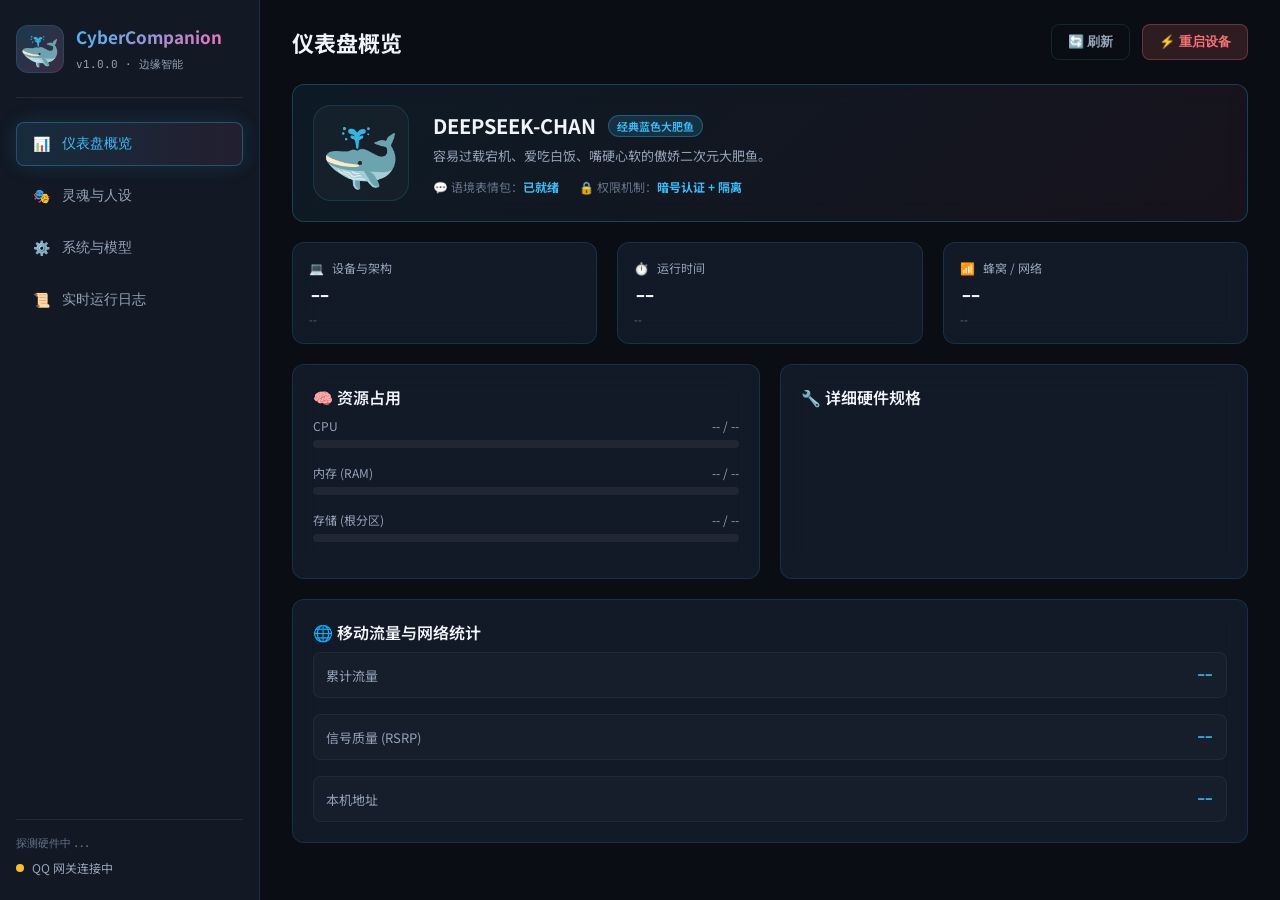
==== internal/web/static/index.html @ c469deef "feat(hal): 全平台真实硬件信息采集，替换所有写死的占位数据 在此之前，各驱动的 GetInfo() 返回的大部分"硬件信息"其实是写死的常量： Windows 无论实际内存多大都返回 409" ====
<!DOCTYPE html>
<html lang="zh-CN">
<head>
  <meta charset="UTF-8">
  <meta name="viewport" content="width=device-width, initial-scale=1.0">
  <title>CyberCompanion · 赛博伴侣 控制台</title>
  <link rel="stylesheet" href="style.css">
  <link rel="preconnect" href="https://fonts.googleapis.com">
  <link rel="preconnect" href="https://fonts.gstatic.com" crossorigin>
  <link href="https://fonts.googleapis.com/css2?family=JetBrains+Mono:wght@400;600&family=Noto+Sans+SC:wght@400;500;700&display=swap" rel="stylesheet">
</head>
<body>
  <div class="app-container">
    <!-- Sidebar Navigation -->
    <aside class="sidebar">
      <div class="brand">
        <div class="brand-avatar">🐳</div>
        <div class="brand-text">
          <h1>CyberCompanion</h1>
          <span class="badge-tag">v1.0.0 · 边缘智能</span>
        </div>
      </div>
      <nav class="nav-links">
        <button class="nav-btn active" data-tab="overview">
          <span class="icon">📊</span> 仪表盘概览
        </button>
        <button class="nav-btn" data-tab="persona">
          <span class="icon">🎭</span> 灵魂与人设
        </button>
        <button class="nav-btn" data-tab="config">
          <span class="icon">⚙️</span> 系统与模型
        </button>
        <button class="nav-btn" data-tab="logs">
          <span class="icon">📜</span> 实时运行日志
        </button>
      </nav>
      <div class="sidebar-footer">
        <div class="device-badge" id="sidebar-device">探测硬件中...</div>
        <div class="status-indicator">
          <span class="dot" id="qq-status-dot"></span>
          <span id="qq-status-text">QQ 网关连接中</span>
        </div>
      </div>
    </aside>

    <!-- Main Content Area -->
    <main class="main-content">
      <!-- Top Header -->
      <header class="topbar">
        <h2 id="page-title">仪表盘概览</h2>
        <div class="topbar-actions">
          <button class="btn btn-outline" id="btn-refresh" title="刷新状态">🔄 刷新</button>
          <button class="btn btn-danger" id="btn-reboot" title="远程重启设备">⚡ 重启设备</button>
        </div>
      </header>

      <!-- TAB 1: OVERVIEW -->
      <section class="tab-pane active" id="tab-overview">
        <!-- Hero Companion Card -->
        <div class="card companion-card">
          <div class="companion-avatar" id="hero-avatar">🐳</div>
          <div class="companion-info">
            <div class="companion-header">
              <h3 id="hero-name">DEEPSEEK-CHAN</h3>
              <span class="badge badge-accent" id="hero-title">经典蓝色大肥鱼</span>
            </div>
            <p id="hero-desc" class="companion-desc">容易过载宕机、爱吃白饭、嘴硬心软的傲娇二次元大肥鱼。</p>
            <div class="companion-stats">
              <span>💬 语境表情包：<strong id="hero-stickers-status">已就绪</strong></span>
              <span>🔒 权限机制：<strong id="hero-auth-status">暗号认证 + 隔离</strong></span>
            </div>
          </div>
        </div>

        <!-- Telemetry Grid -->
        <div class="grid grid-3">
          <div class="card stat-card">
            <div class="stat-header">
              <span class="stat-icon">💻</span>
              <span class="stat-label">设备与架构</span>
            </div>
            <div class="stat-value" id="stat-device">--</div>
            <div class="stat-sub" id="stat-os-arch">--</div>
          </div>

          <div class="card stat-card">
            <div class="stat-header">
              <span class="stat-icon">⏱️</span>
              <span class="stat-label">运行时间</span>
            </div>
            <div class="stat-value" id="stat-uptime">--</div>
            <div class="stat-sub" id="stat-hostname">--</div>
          </div>

          <div class="card stat-card">
            <div class="stat-header">
              <span class="stat-icon">📶</span>
              <span class="stat-label">蜂窝 / 网络</span>
            </div>
            <div class="stat-value" id="stat-signal">--</div>
            <div class="stat-sub" id="stat-network-type">--</div>
          </div>
        </div>

        <!-- Hardware Details & Gauges -->
        <div class="grid grid-2">
          <div class="card">
            <h3>🧠 资源占用</h3>
            <div class="gauge-group">
              <div class="gauge-label">
                <span>CPU</span>
                <span id="cpu-label">-- / --</span>
              </div>
              <div class="progress-bar-bg">
                <div class="progress-bar-fill" id="cpu-fill" style="width: 0%"></div>
              </div>
            </div>
            <div class="gauge-group">
              <div class="gauge-label">
                <span>内存 (RAM)</span>
                <span id="mem-label">-- / --</span>
              </div>
              <div class="progress-bar-bg">
                <div class="progress-bar-fill" id="mem-fill" style="width: 0%"></div>
              </div>
            </div>
            <div class="gauge-group">
              <div class="gauge-label">
                <span>存储 (根分区)</span>
                <span id="disk-label">-- / --</span>
              </div>
              <div class="progress-bar-bg">
                <div class="progress-bar-fill" id="disk-fill" style="width: 0%"></div>
              </div>
            </div>
            <div class="temperatures-list" id="temp-tags">
              <!-- Temperature badges injected here -->
            </div>
          </div>

          <div class="card">
            <h3>🔧 详细硬件规格</h3>
            <div class="spec-list" id="spec-list">
              <!-- Key/value specs injected here -->
            </div>
          </div>
        </div>

        <div class="grid grid-1">
          <div class="card">
            <h3>🌐 移动流量与网络统计</h3>
            <div class="traffic-box">
              <div class="traffic-item">
                <span class="traffic-label">累计流量</span>
                <span class="traffic-val" id="stat-traffic-today">--</span>
              </div>
              <div class="traffic-item">
                <span class="traffic-label">信号质量 (RSRP)</span>
                <span class="traffic-val" id="stat-rsrp-detail">--</span>
              </div>
              <div class="traffic-item">
                <span class="traffic-label">本机地址</span>
                <span class="traffic-val" id="stat-network-ips">--</span>
              </div>
            </div>
          </div>
        </div>
      </section>

      <!-- TAB 2: PERSONA -->
      <section class="tab-pane" id="tab-persona">
        <div class="card">
          <h3>🎭 选择内置灵魂预设</h3>
          <p class="card-desc">点击即可毫秒级无缝更换伴侣人格灵魂，支持聊天中随时切换。</p>
          <div class="preset-grid" id="preset-container">
            <!-- Preset cards generated here -->
          </div>
        </div>

        <div class="card">
          <h3>✍️ 完全自定义提示词 (System Prompt)</h3>
          <p class="card-desc">编写你专属的角色设定、称谓与说话口癖，保存后即刻生效。</p>
          <div class="form-group">
            <label for="custom-bot-name">伴侣称呼 / 名字</label>
            <input type="text" id="custom-bot-name" class="form-control" placeholder="例如：爱莉希雅 / 玲珑">
          </div>
          <div class="form-group">
            <label for="custom-prompt-text">角色灵魂设定提示词</label>
            <textarea id="custom-prompt-text" class="form-control" rows="8" placeholder="你是一个..."></textarea>
          </div>
          <button class="btn btn-primary" id="btn-save-custom-persona">🎨 应用自定义人设</button>
        </div>
      </section>

      <!-- TAB 3: CONFIG -->
      <section class="tab-pane" id="tab-config">
        <div class="card">
          <h3>🤖 QQ 官方机器人认证凭据</h3>
          <p class="card-desc">前往 <a href="https://q.qq.com" target="_blank" class="link">QQ 开放平台</a> 获取 AppID 与 AppSecret。</p>
          <div class="form-grid">
            <div class="form-group">
              <label for="cfg-qq-appid">QQ AppID</label>
              <input type="text" id="cfg-qq-appid" class="form-control" placeholder="190xxxxxxx">
            </div>
            <div class="form-group">
              <label for="cfg-qq-secret">QQ AppSecret</label>
              <input type="password" id="cfg-qq-secret" class="form-control" placeholder="••••••••••••••••">
            </div>
          </div>
        </div>

        <div class="card">
          <h3>🧠 大语言模型后端 (OpenAI 标准协议)</h3>
          <p class="card-desc">兼容 DeepSeek 官方、One API、New API、Ollama、vLLM 或任意 OpenAI 兼容中转接口。</p>
          <div class="form-group">
            <label for="cfg-llm-url">API Completions Endpoint</label>
            <input type="text" id="cfg-llm-url" class="form-control" placeholder="https://api.deepseek.com/v1/chat/completions">
          </div>
          <div class="form-grid">
            <div class="form-group">
              <label for="cfg-llm-token">API Token / Key</label>
              <input type="password" id="cfg-llm-token" class="form-control" placeholder="sk-xxxxxxxx">
            </div>
            <div class="form-group">
              <label for="cfg-llm-model">模型名称 (Model)</label>
              <input type="text" id="cfg-llm-model" class="form-control" placeholder="deepseek-chat">
            </div>
          </div>
        </div>

        <div class="card">
          <h3>🛡️ 安全权限与功能开关</h3>
          <div class="form-grid">
            <div class="form-group">
              <label for="cfg-passcode">主人认主暗号 (Passcode)</label>
              <input type="text" id="cfg-passcode" class="form-control" placeholder="例如：复活吧我的爱人！！！elyisa">
            </div>
            <div class="form-group">
              <label for="cfg-web-port">Web 控制台端口</label>
              <input type="number" id="cfg-web-port" class="form-control" placeholder="8088">
            </div>
          </div>
          <div class="form-check">
            <input type="checkbox" id="cfg-enable-stickers" checked>
            <label for="cfg-enable-stickers">启用真实语境表情包池 (支持大肥鱼/爱莉希雅精选图集与多模态识图)</label>
          </div>
          <div class="btn-group-right">
            <button class="btn btn-primary" id="btn-save-config">💾 保存全局配置</button>
          </div>
        </div>
      </section>

      <!-- TAB 4: LOGS -->
      <section class="tab-pane" id="tab-logs">
        <div class="card log-card">
          <div class="log-header">
            <h3>📜 实时运行日志</h3>
            <div>
              <button class="btn btn-outline btn-sm" id="btn-clear-logs">清空显示</button>
              <button class="btn btn-outline btn-sm" id="btn-pause-logs">暂停滚动</button>
            </div>
          </div>
          <div class="terminal-view" id="terminal-view">
            <!-- Terminal lines injected here -->
          </div>
        </div>
      </section>
    </main>
  </div>

  <!-- Toast Notification -->
  <div class="toast" id="toast"></div>

  <script src="app.js"></script>
</body>
</html>
---- internal/web/static/style.css ----
:root {
  --bg-primary: #0a0d14;
  --bg-secondary: #121824;
  --bg-card: rgba(22, 30, 46, 0.75);
  --bg-card-hover: rgba(30, 41, 64, 0.85);
  --border-color: rgba(56, 189, 248, 0.15);
  --border-focus: #38bdf8;
  
  --accent-cyan: #38bdf8;
  --accent-pink: #f472b6;
  --accent-purple: #a855f7;
  --accent-green: #34d399;
  --accent-amber: #fbbf24;
  --accent-red: #f87171;

  --text-main: #f1f5f9;
  --text-muted: #94a3b8;
  --text-sub: #64748b;

  --radius-sm: 8px;
  --radius-md: 12px;
  --radius-lg: 18px;
  --shadow-glow: 0 0 20px rgba(56, 189, 248, 0.15);
}

* {
  margin: 0;
  padding: 0;
  box-sizing: border-box;
}

body {
  font-family: 'Noto Sans SC', -apple-system, BlinkMacSystemFont, 'Segoe UI', Roboto, sans-serif;
  background-color: var(--bg-primary);
  color: var(--text-main);
  min-height: 100vh;
  display: flex;
  overflow-x: hidden;
}

/* App Container */
.app-container {
  display: flex;
  width: 100vw;
  min-height: 100vh;
}

/* Sidebar */
.sidebar {
  width: 260px;
  background-color: var(--bg-secondary);
  border-right: 1px solid var(--border-color);
  display: flex;
  flex-direction: column;
  flex-shrink: 0;
  padding: 24px 16px;
}

.brand {
  display: flex;
  align-items: center;
  gap: 12px;
  padding-bottom: 24px;
  border-bottom: 1px solid rgba(255, 255, 255, 0.08);
}

.brand-avatar {
  font-size: 32px;
  background: linear-gradient(135deg, rgba(56, 189, 248, 0.2), rgba(244, 114, 182, 0.2));
  width: 48px;
  height: 48px;
  border-radius: var(--radius-md);
  display: flex;
  align-items: center;
  justify-content: center;
  border: 1px solid var(--border-color);
}

.brand-text h1 {
  font-size: 17px;
  font-weight: 700;
  background: linear-gradient(135deg, var(--accent-cyan), var(--accent-pink));
  -webkit-background-clip: text;
  -webkit-text-fill-color: transparent;
}

.badge-tag {
  font-size: 11px;
  color: var(--text-muted);
  font-family: 'JetBrains Mono', monospace;
}

.nav-links {
  display: flex;
  flex-direction: column;
  gap: 8px;
  margin-top: 24px;
  flex: 1;
}

.nav-btn {
  display: flex;
  align-items: center;
  gap: 12px;
  padding: 12px 16px;
  background: transparent;
  border: 1px solid transparent;
  color: var(--text-muted);
  border-radius: var(--radius-sm);
  font-size: 14px;
  font-weight: 500;
  cursor: pointer;
  transition: all 0.2s ease;
  text-align: left;
}

.nav-btn:hover {
  background: rgba(255, 255, 255, 0.04);
  color: var(--text-main);
}

.nav-btn.active {
  background: linear-gradient(90deg, rgba(56, 189, 248, 0.12), rgba(244, 114, 182, 0.08));
  border-color: rgba(56, 189, 248, 0.3);
  color: var(--accent-cyan);
  box-shadow: var(--shadow-glow);
}

.sidebar-footer {
  padding-top: 16px;
  border-top: 1px solid rgba(255, 255, 255, 0.08);
  display: flex;
  flex-direction: column;
  gap: 8px;
}

.device-badge {
  font-size: 11px;
  color: var(--text-sub);
  font-family: 'JetBrains Mono', monospace;
  white-space: nowrap;
  overflow: hidden;
  text-overflow: ellipsis;
}

.status-indicator {
  display: flex;
  align-items: center;
  gap: 8px;
  font-size: 12px;
  color: var(--text-muted);
}

.dot {
  width: 8px;
  height: 8px;
  border-radius: 50%;
  background-color: var(--accent-amber);
}

.dot.online {
  background-color: var(--accent-green);
  box-shadow: 0 0 8px var(--accent-green);
}

.dot.offline {
  background-color: var(--accent-red);
}

/* Main Content */
.main-content {
  flex: 1;
  display: flex;
  flex-direction: column;
  overflow-y: auto;
  padding: 24px 32px;
}

.topbar {
  display: flex;
  justify-content: space-between;
  align-items: center;
  margin-bottom: 24px;
}

.topbar h2 {
  font-size: 22px;
  font-weight: 700;
}

.topbar-actions {
  display: flex;
  gap: 12px;
}

/* Buttons */
.btn {
  padding: 8px 16px;
  border-radius: var(--radius-sm);
  font-size: 13px;
  font-weight: 600;
  cursor: pointer;
  transition: all 0.2s ease;
  border: 1px solid transparent;
}

.btn-primary {
  background: linear-gradient(135deg, var(--accent-cyan), #0284c7);
  color: #031022;
  border: none;
}

.btn-primary:hover {
  filter: brightness(1.15);
  box-shadow: 0 0 12px rgba(56, 189, 248, 0.4);
}

.btn-outline {
  background: transparent;
  border-color: var(--border-color);
  color: var(--text-muted);
}

.btn-outline:hover {
  background: rgba(255, 255, 255, 0.05);
  color: var(--text-main);
}

.btn-danger {
  background: rgba(248, 113, 113, 0.15);
  border-color: rgba(248, 113, 113, 0.3);
  color: var(--accent-red);
}

.btn-danger:hover {
  background: rgba(248, 113, 113, 0.25);
}

.btn-sm {
  padding: 4px 10px;
  font-size: 11px;
}

/* Tabs */
.tab-pane {
  display: none;
  flex-direction: column;
  gap: 20px;
}

.tab-pane.active {
  display: flex;
}

/* Cards */
.card {
  background: var(--bg-card);
  backdrop-filter: blur(12px);
  border: 1px solid var(--border-color);
  border-radius: var(--radius-md);
  padding: 20px;
  transition: border-color 0.2s;
}

.card:hover {
  border-color: rgba(56, 189, 248, 0.3);
}

.card h3 {
  font-size: 16px;
  font-weight: 600;
  margin-bottom: 8px;
}

.card-desc {
  font-size: 13px;
  color: var(--text-muted);
  margin-bottom: 16px;
}

/* Companion Hero Card */
.companion-card {
  display: flex;
  align-items: center;
  gap: 24px;
  background: linear-gradient(135deg, rgba(56, 189, 248, 0.08), rgba(244, 114, 182, 0.06));
  border: 1px solid rgba(56, 189, 248, 0.25);
}

.companion-avatar {
  font-size: 64px;
  width: 96px;
  height: 96px;
  display: flex;
  align-items: center;
  justify-content: center;
  background: rgba(255, 255, 255, 0.03);
  border-radius: var(--radius-lg);
  border: 1px solid var(--border-color);
}

.companion-header {
  display: flex;
  align-items: center;
  gap: 12px;
  margin-bottom: 6px;
}

.companion-header h3 {
  font-size: 20px;
  font-weight: 700;
  margin-bottom: 0;
}

.badge {
  padding: 2px 8px;
  border-radius: 9999px;
  font-size: 11px;
  font-weight: 600;
}

.badge-accent {
  background: rgba(56, 189, 248, 0.15);
  color: var(--accent-cyan);
  border: 1px solid rgba(56, 189, 248, 0.3);
}

.companion-desc {
  font-size: 13px;
  color: var(--text-muted);
  line-height: 1.5;
  margin-bottom: 12px;
}

.companion-stats {
  display: flex;
  gap: 20px;
  font-size: 12px;
  color: var(--text-sub);
}

.companion-stats strong {
  color: var(--accent-cyan);
}

/* Grids */
.grid {
  display: grid;
  gap: 20px;
}

.grid-2 {
  grid-template-columns: repeat(2, 1fr);
}

.grid-3 {
  grid-template-columns: repeat(3, 1fr);
}

/* Stat Cards */
.stat-card {
  padding: 16px;
}

.stat-header {
  display: flex;
  align-items: center;
  gap: 8px;
  font-size: 12px;
  color: var(--text-muted);
  margin-bottom: 8px;
}

.stat-value {
  font-size: 18px;
  font-weight: 700;
  font-family: 'JetBrains Mono', monospace;
  color: var(--text-main);
  margin-bottom: 4px;
}

.stat-sub {
  font-size: 11px;
  color: var(--text-sub);
}

/* Progress Bars */
.gauge-group {
  margin-bottom: 16px;
}

.gauge-label {
  display: flex;
  justify-content: space-between;
  font-size: 12px;
  color: var(--text-muted);
  margin-bottom: 6px;
}

.progress-bar-bg {
  width: 100%;
  height: 8px;
  background: rgba(255, 255, 255, 0.06);
  border-radius: 9999px;
  overflow: hidden;
}

.progress-bar-fill {
  height: 100%;
  background: linear-gradient(90deg, var(--accent-cyan), var(--accent-pink));
  border-radius: 9999px;
  transition: width 0.4s ease;
}

.temperatures-list {
  display: flex;
  flex-wrap: wrap;
  gap: 8px;
}

.temp-tag {
  font-size: 11px;
  font-family: 'JetBrains Mono', monospace;
  padding: 4px 8px;
  background: rgba(255, 255, 255, 0.04);
  border: 1px solid rgba(255, 255, 255, 0.08);
  border-radius: var(--radius-sm);
  color: var(--accent-cyan);
}

/* Traffic Box */
.traffic-box {
  display: flex;
  flex-direction: column;
  gap: 16px;
}

.traffic-item {
  display: flex;
  justify-content: space-between;
  align-items: center;
  padding: 12px;
  background: rgba(255, 255, 255, 0.02);
  border-radius: var(--radius-sm);
  border: 1px solid rgba(255, 255, 255, 0.05);
}

.traffic-label {
  font-size: 13px;
  color: var(--text-muted);
}

.traffic-val {
  font-size: 15px;
  font-weight: 600;
  font-family: 'JetBrains Mono', monospace;
  color: var(--accent-cyan);
}

/* Persona Presets Grid */
.preset-grid {
  display: grid;
  grid-template-columns: repeat(2, 1fr);
  gap: 16px;
}

.preset-card {
  padding: 16px;
  border-radius: var(--radius-md);
  border: 1px solid var(--border-color);
  background: rgba(255, 255, 255, 0.02);
  cursor: pointer;
  transition: all 0.2s ease;
}

.preset-card:hover {
  background: rgba(56, 189, 248, 0.05);
  border-color: var(--accent-cyan);
  transform: translateY(-2px);
}

.preset-card.active {
  border-color: var(--accent-cyan);
  background: rgba(56, 189, 248, 0.1);
  box-shadow: var(--shadow-glow);
}

.preset-card-header {
  display: flex;
  align-items: center;
  gap: 10px;
  margin-bottom: 8px;
}

.preset-card-title {
  font-size: 15px;
  font-weight: 700;
}

.preset-card-desc {
  font-size: 12px;
  color: var(--text-muted);
  line-height: 1.4;
}

/* Forms */
.form-grid {
  display: grid;
  grid-template-columns: repeat(2, 1fr);
  gap: 16px;
}

.form-group {
  display: flex;
  flex-direction: column;
  gap: 6px;
  margin-bottom: 16px;
}

.form-group label {
  font-size: 13px;
  color: var(--text-muted);
}

.form-control {
  background: rgba(10, 13, 20, 0.7);
  border: 1px solid var(--border-color);
  border-radius: var(--radius-sm);
  padding: 10px 14px;
  color: var(--text-main);
  font-size: 13px;
  font-family: inherit;
  transition: border-color 0.2s;
}

.form-control:focus {
  outline: none;
  border-color: var(--border-focus);
  box-shadow: 0 0 10px rgba(56, 189, 248, 0.2);
}

textarea.form-control {
  resize: vertical;
  line-height: 1.5;
  font-family: 'JetBrains Mono', monospace;
  font-size: 12px;
}

.form-check {
  display: flex;
  align-items: center;
  gap: 8px;
  margin-bottom: 20px;
}

.form-check input {
  accent-color: var(--accent-cyan);
}

.btn-group-right {
  display: flex;
  justify-content: flex-end;
}

/* Terminal View */
.log-card {
  display: flex;
  flex-direction: column;
  height: calc(100vh - 160px);
}

.log-header {
  display: flex;
  justify-content: space-between;
  align-items: center;
  margin-bottom: 12px;
}

.terminal-view {
  flex: 1;
  background: #05070a;
  border: 1px solid rgba(255, 255, 255, 0.08);
  border-radius: var(--radius-sm);
  padding: 14px;
  font-family: 'JetBrains Mono', monospace;
  font-size: 12px;
  line-height: 1.6;
  color: #cbd5e1;
  overflow-y: auto;
  white-space: pre-wrap;
  word-break: break-all;
}

/* Toast */
.toast {
  position: fixed;
  bottom: 24px;
  right: 24px;
  padding: 12px 20px;
  background: var(--bg-secondary);
  border: 1px solid var(--accent-cyan);
  border-radius: var(--radius-sm);
  font-size: 13px;
  color: var(--text-main);
  box-shadow: 0 4px 20px rgba(0, 0, 0, 0.5);
  transform: translateY(100px);
  opacity: 0;
  transition: all 0.3s cubic-bezier(0.16, 1, 0.3, 1);
  pointer-events: none;
}

.toast.show {
  transform: translateY(0);
  opacity: 1;
}

/* Responsive */
@media (max-width: 900px) {
  .app-container {
    flex-direction: column;
  }
  .sidebar {
    width: 100%;
    border-right: none;
    border-bottom: 1px solid var(--border-color);
  }
  .grid-2, .grid-3, .form-grid, .preset-grid {
    grid-template-columns: 1fr;
  }
  .companion-card {
    flex-direction: column;
    text-align: center;
  }
}

/* ─── 登录遮罩层 ─────────────────────────────────────────────────────────── */
#cc-login-overlay {
  position: fixed;
  inset: 0;
  display: none;
  align-items: center;
  justify-content: center;
  background: rgba(10, 13, 20, 0.92);
  backdrop-filter: blur(6px);
  z-index: 9999;
}

.cc-login-card {
  width: 320px;
  padding: 32px 28px;
  border-radius: 16px;
  background: #131824;
  border: 1px solid rgba(56, 189, 248, 0.18);
  box-shadow: 0 24px 64px rgba(0, 0, 0, 0.55);
  text-align: center;
}

.cc-login-title {
  font-size: 20px;
  font-weight: 600;
  color: #e2e8f0;
  letter-spacing: 0.5px;
}

.cc-login-sub {
  margin-top: 6px;
  font-size: 13px;
  color: #7c8ba1;
}

.cc-login-card input {
  width: 100%;
  box-sizing: border-box;
  margin-top: 20px;
  padding: 11px 14px;
  border-radius: 9px;
  border: 1px solid rgba(148, 163, 184, 0.25);
  background: #0d1119;
  color: #e2e8f0;
  font-size: 14px;
  outline: none;
  transition: border-color 0.18s;
}

.cc-login-card input:focus {
  border-color: #38bdf8;
}

.cc-login-card button {
  width: 100%;
  margin-top: 14px;
  padding: 11px;
  border: none;
  border-radius: 9px;
  background: linear-gradient(135deg, #38bdf8, #0ea5e9);
  color: #06121c;
  font-size: 14px;
  font-weight: 600;
  cursor: pointer;
  transition: opacity 0.18s;
}

.cc-login-card button:hover { opacity: 0.9; }
.cc-login-card button:disabled { opacity: 0.5; cursor: not-allowed; }

.cc-login-err {
  margin-top: 12px;
  min-height: 18px;
  font-size: 12.5px;
  color: #f87171;
}

.cc-login-hint {
  margin-top: 10px;
  font-size: 11.5px;
  color: #55637a;
  line-height: 1.5;
}

/* ===== 详细硬件规格表 ===== */
.grid-1 {
  grid-template-columns: 1fr;
}

.spec-list {
  display: flex;
  flex-direction: column;
  gap: 2px;
}

.spec-row {
  display: flex;
  justify-content: space-between;
  align-items: baseline;
  gap: 12px;
  padding: 7px 0;
  border-bottom: 1px dashed rgba(127, 127, 127, 0.18);
  font-size: 13px;
}

.spec-row:last-child {
  border-bottom: none;
}

.spec-key {
  color: var(--text-dim, #8a8a9a);
  flex-shrink: 0;
}

.spec-val {
  text-align: right;
  word-break: break-all;
  font-family: ui-monospace, SFMono-Regular, Menlo, Consolas, monospace;
  font-size: 12.5px;
}

.spec-note {
  margin-top: 10px;
  padding: 8px 10px;
  border-radius: 8px;
  font-size: 12px;
  line-height: 1.5;
  color: var(--text-dim, #8a8a9a);
  background: rgba(127, 127, 127, 0.09);
}
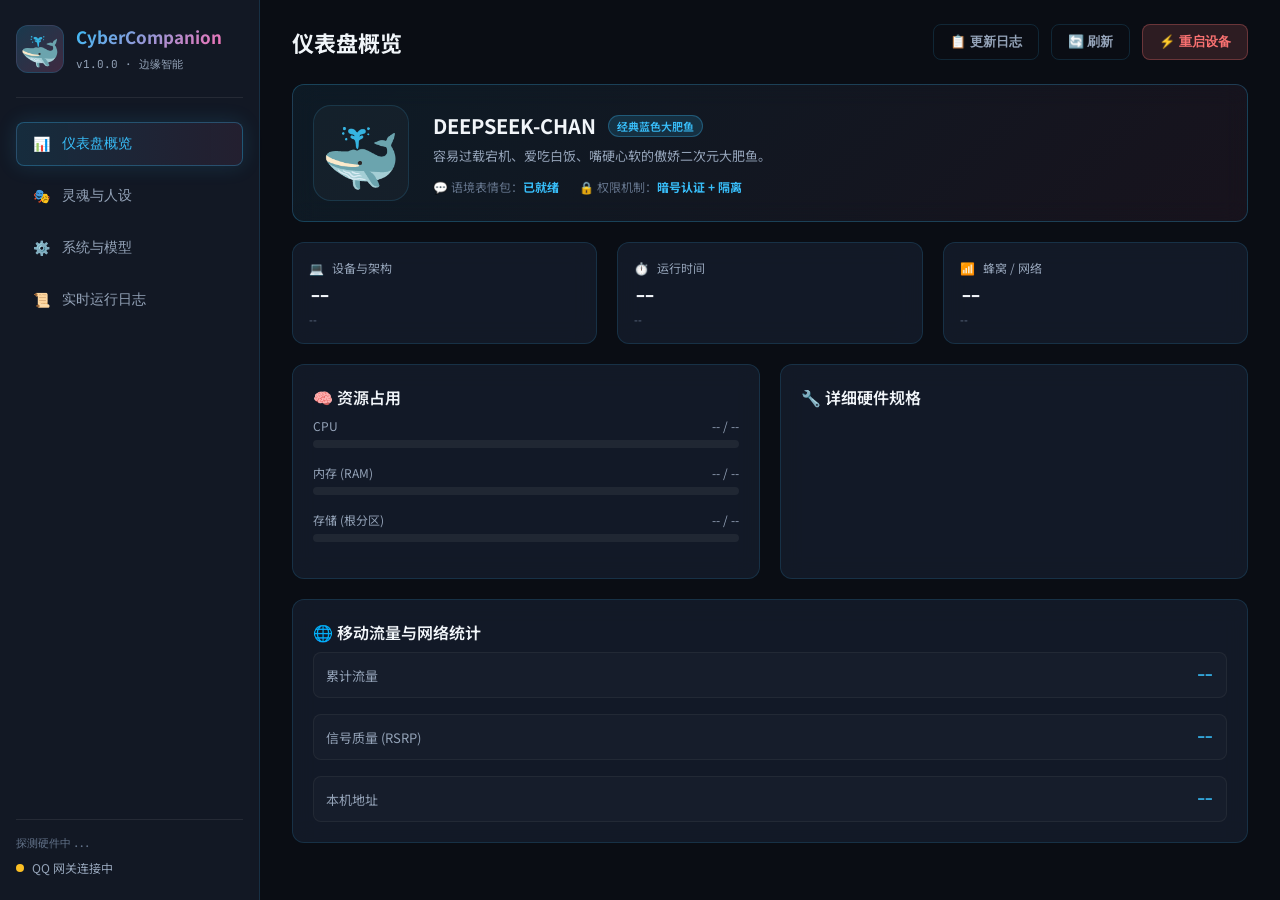
==== commit 43bfa2f9: "面板首次引导创建密码、内置更新日志与 Android 自动登录 体验 - config：不再在启动时自动生成随机面板密码。此前在 Android / 随身 WiFi 这类   看不到配置文件的设备上，" ====
--- a/internal/web/static/index.html
+++ b/internal/web/static/index.html
@@ -17,7 +17,7 @@
         <div class="brand-avatar">🐳</div>
         <div class="brand-text">
           <h1>CyberCompanion</h1>
-          <span class="badge-tag">v1.0.0 · 边缘智能</span>
+          <span class="badge-tag" id="sidebar-version">v1.0.0 · 边缘智能</span>
         </div>
       </div>
       <nav class="nav-links">
@@ -49,6 +49,7 @@
       <header class="topbar">
         <h2 id="page-title">仪表盘概览</h2>
         <div class="topbar-actions">
+          <button class="btn btn-outline" id="btn-changelog" title="查看更新日志">📋 更新日志</button>
           <button class="btn btn-outline" id="btn-refresh" title="刷新状态">🔄 刷新</button>
           <button class="btn btn-danger" id="btn-reboot" title="远程重启设备">⚡ 重启设备</button>
         </div>
--- a/internal/web/static/style.css
+++ b/internal/web/static/style.css
@@ -763,3 +763,93 @@
   color: var(--text-dim, #8a8a9a);
   background: rgba(127, 127, 127, 0.09);
 }
+
+/* ── 更新日志弹窗 ───────────────────────────────────────────── */
+#cc-changelog-modal {
+  position: fixed;
+  inset: 0;
+  display: none;
+  align-items: center;
+  justify-content: center;
+  background: rgba(10, 13, 20, 0.86);
+  backdrop-filter: blur(4px);
+  z-index: 9998;
+  padding: 24px;
+}
+
+.cc-modal-card {
+  width: min(720px, 100%);
+  max-height: 80vh;
+  display: flex;
+  flex-direction: column;
+  border-radius: 16px;
+  background: #131824;
+  border: 1px solid rgba(56, 189, 248, 0.18);
+  box-shadow: 0 24px 64px rgba(0, 0, 0, 0.55);
+}
+
+.cc-modal-head {
+  display: flex;
+  align-items: center;
+  justify-content: space-between;
+  padding: 18px 22px;
+  border-bottom: 1px solid rgba(127, 127, 127, 0.18);
+}
+
+.cc-modal-title {
+  font-size: 16px;
+  font-weight: 600;
+  color: #e2e8f0;
+}
+
+.cc-modal-close {
+  border: none;
+  background: transparent;
+  color: #8a8a9a;
+  font-size: 22px;
+  line-height: 1;
+  cursor: pointer;
+  padding: 0 4px;
+}
+
+.cc-modal-close:hover { color: #e2e8f0; }
+
+.cc-modal-body {
+  overflow-y: auto;
+  padding: 18px 22px 24px;
+  font-size: 13.5px;
+  line-height: 1.75;
+  color: #c8ccd8;
+}
+
+.cc-modal-body h3 {
+  margin: 18px 0 8px;
+  font-size: 15px;
+  color: #38bdf8;
+}
+
+.cc-modal-body h4 {
+  margin: 14px 0 6px;
+  font-size: 13.5px;
+  color: #e2e8f0;
+}
+
+.cc-modal-body h5 {
+  margin: 12px 0 4px;
+  font-size: 13px;
+  color: #a5b4fc;
+}
+
+.cc-modal-body p { margin: 6px 0; }
+
+.cc-modal-body ul { margin: 6px 0; padding-left: 20px; }
+
+.cc-modal-body li { margin: 4px 0; }
+
+.cc-modal-body code {
+  padding: 1px 5px;
+  border-radius: 4px;
+  background: rgba(127, 127, 127, 0.18);
+  font-family: ui-monospace, SFMono-Regular, Menlo, Consolas, monospace;
+  font-size: 12.5px;
+}
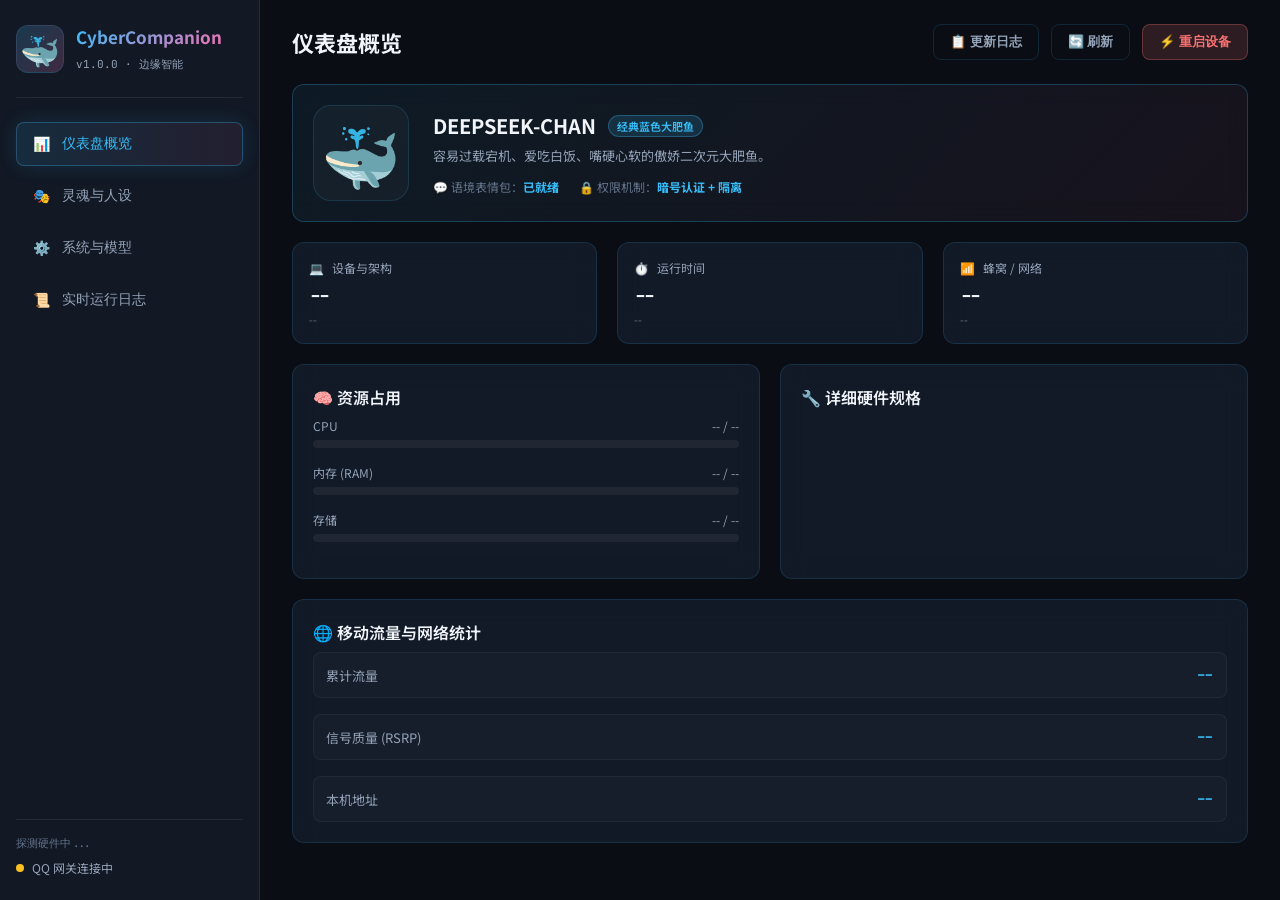
==== commit fe1491db: "fix(android): 硬件采集改由框架层快照供给，修掉面板「大部分读不到」 Go 核心在 Android 上以应用沙箱子进程运行，Android 10 之后 SELinux 把 /proc/ne" ====
--- a/internal/web/static/index.html
+++ b/internal/web/static/index.html
@@ -127,7 +127,7 @@
             </div>
             <div class="gauge-group">
               <div class="gauge-label">
-                <span>存储 (根分区)</span>
+                <span>存储</span>
                 <span id="disk-label">-- / --</span>
               </div>
               <div class="progress-bar-bg">
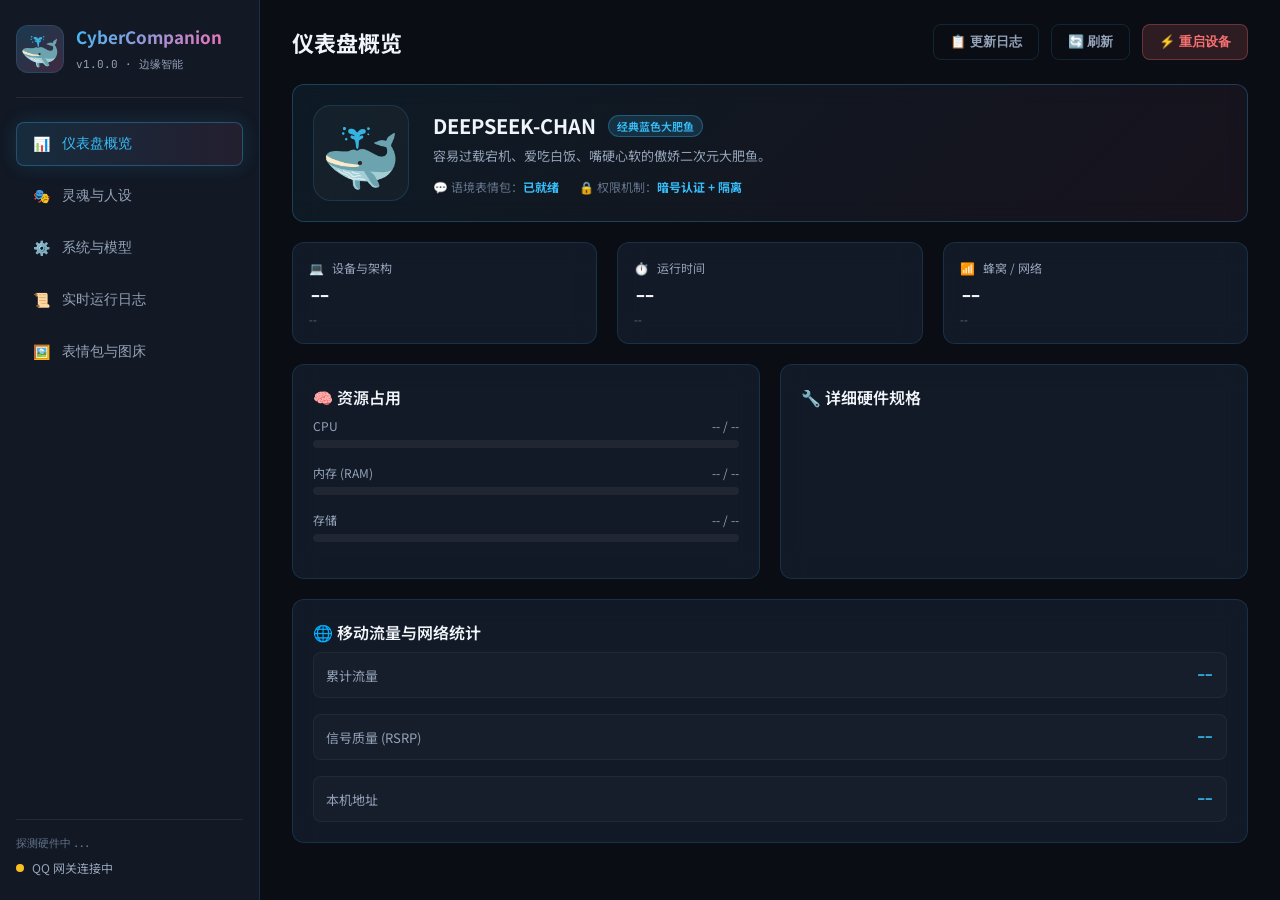
==== commit 67783ee8: "feat(stickers): 表情包接入图床 + 大模型自主发送 + WebUI 管理接口 - 新增 internal/imagehost 通用图床客户端（multipart/预签名PUT、Bear" ====
--- a/internal/web/static/index.html
+++ b/internal/web/static/index.html
@@ -33,6 +33,9 @@
         <button class="nav-btn" data-tab="logs">
           <span class="icon">📜</span> 实时运行日志
         </button>
+        <button class="nav-btn" data-tab="stickers">
+          <span class="icon">🖼️</span> 表情包与图床
+        </button>
       </nav>
       <div class="sidebar-footer">
         <div class="device-badge" id="sidebar-device">探测硬件中...</div>
@@ -266,6 +269,186 @@
           </div>
         </div>
       </section>
+
+      <!-- TAB 5: STICKERS -->
+      <section class="tab-pane" id="tab-stickers">
+        <!-- 概览 -->
+        <div class="card">
+          <h3>🖼️ 表情包与图床</h3>
+          <p class="card-desc">让大模型自主发表情，或命中关键词自动发本地图；所有表情与图床配置在此统一管理。</p>
+          <div class="form-grid">
+            <div class="form-group">
+              <label>图床状态</label>
+              <div id="stk-host-status" class="stat-sub">检测中...</div>
+            </div>
+            <div class="form-group">
+              <label>表情总数</label>
+              <div id="stk-count" class="stat-sub">--</div>
+            </div>
+          </div>
+        </div>
+
+        <!-- 规则 -->
+        <div class="card">
+          <h3>⚙️ 发表情规则</h3>
+          <div class="form-grid">
+            <div class="form-group">
+              <label for="stk-mode">发送来源优先级</label>
+              <select id="stk-mode" class="form-control">
+                <option value="auto">自动（有直链用直链，否则本地）</option>
+                <option value="local">仅本地副本</option>
+                <option value="url">仅图床直链</option>
+              </select>
+            </div>
+            <div class="form-group">
+              <label for="stk-max">单条回复最多表情数</label>
+              <input type="number" id="stk-max" class="form-control" min="0" max="5" value="1">
+            </div>
+          </div>
+          <div class="form-check">
+            <input type="checkbox" id="stk-smart">
+            <label for="stk-smart">允许大模型用 <code>[表情:xxx]</code> 自主发表情</label>
+          </div>
+          <div class="form-check">
+            <input type="checkbox" id="stk-keyword">
+            <label for="stk-keyword">命中关键词自动补一张表情（旧行为）</label>
+          </div>
+          <div class="form-group">
+            <label for="stk-cdn">本地文件公网直链前缀（如 jsDelivr，配后本地图也能外链）</label>
+            <input type="text" id="stk-cdn" class="form-control" placeholder="https://cdn.jsdelivr.net/gh/USER/REPO@main/internal/stickers/">
+          </div>
+          <div class="btn-group-right"><button class="btn btn-primary" id="btn-save-stk-settings">💾 保存规则</button></div>
+        </div>
+
+        <!-- 图床配置 -->
+        <div class="card">
+          <h3>☁️ 图床配置</h3>
+          <p class="card-desc">填齐后「上传到图床」会把本地表情推上去并改成直链来源。留空则只存本地、靠 CDN 前缀对外。</p>
+          <div class="form-grid">
+            <div class="form-group">
+              <label for="stk-ih-provider">预设模板</label>
+              <select id="stk-ih-provider" class="form-control">
+                <option value="">自定义</option>
+                <option value="lsky">兰空图床 (Lsky Pro)</option>
+                <option value="chevereto">Chevereto</option>
+                <option value="easyimage">EasyImage</option>
+                <option value="smms">SM.MS</option>
+                <option value="s3">S3 预签名 PUT</option>
+              </select>
+            </div>
+            <div class="form-group">
+              <label for="stk-ih-url">上传接口 URL</label>
+              <input type="text" id="stk-ih-url" class="form-control" placeholder="https://img.example.com/api/v1/upload">
+            </div>
+          </div>
+          <div class="form-grid">
+            <div class="form-group">
+              <label for="stk-ih-method">上传方式</label>
+              <select id="stk-ih-method" class="form-control">
+                <option value="POST">POST multipart 表单</option>
+                <option value="PUT">PUT 原始字节流（预签名）</option>
+              </select>
+            </div>
+            <div class="form-group">
+              <label for="stk-ih-field">文件字段名</label>
+              <input type="text" id="stk-ih-field" class="form-control" placeholder="image">
+            </div>
+          </div>
+          <div class="form-grid">
+            <div class="form-group">
+              <label for="stk-ih-authmode">鉴权方式</label>
+              <select id="stk-ih-authmode" class="form-control">
+                <option value="">无</option>
+                <option value="bearer">Bearer Token</option>
+                <option value="header">自定义请求头</option>
+                <option value="form">表单字段</option>
+              </select>
+            </div>
+            <div class="form-group">
+              <label for="stk-ih-token">Token / 密钥</label>
+              <input type="password" id="stk-ih-token" class="form-control" placeholder="图床 API Token（不回显到页面之外）">
+            </div>
+          </div>
+          <div class="form-grid">
+            <div class="form-group">
+              <label for="stk-ih-path">返回 URL 路径（点分，留空自动识别）</label>
+              <input type="text" id="stk-ih-path" class="form-control" placeholder="data.url">
+            </div>
+            <div class="form-group">
+              <label for="stk-ih-base">公共前缀（结果以 / 开头时拼接）</label>
+              <input type="text" id="stk-ih-base" class="form-control" placeholder="https://img.example.com">
+            </div>
+          </div>
+          <div class="btn-group-right">
+            <button class="btn btn-outline" id="btn-stk-host-test">🔌 测试连接</button>
+            <button class="btn btn-primary" id="btn-save-stk-host">💾 保存图床配置</button>
+          </div>
+          <div id="stk-host-test-result" class="card-desc"></div>
+        </div>
+
+        <!-- 上传 -->
+        <div class="card">
+          <h3>⬆️ 上传表情</h3>
+          <p class="card-desc">选图 → 选场景 → 上传并自动入库。目标选「图床」会先推到图床再入库（图床未配置则自动退回本地）。</p>
+          <div class="form-grid">
+            <div class="form-group">
+              <label for="stk-up-scene">场景标签</label>
+              <select id="stk-up-scene" class="form-control"></select>
+            </div>
+            <div class="form-group">
+              <label for="stk-up-target">上传目标</label>
+              <select id="stk-up-target" class="form-control">
+                <option value="local">本地存储</option>
+                <option value="imagehost">图床（配置后）</option>
+              </select>
+            </div>
+          </div>
+          <div class="form-group">
+            <label for="stk-up-files">选择图片（可多选）</label>
+            <input type="file" id="stk-up-files" class="form-control" accept="image/*" multiple>
+          </div>
+          <div class="form-group">
+            <label for="stk-up-note">备注（可选）</label>
+            <input type="text" id="stk-up-note" class="form-control" placeholder="例如：精选大肥鱼">
+          </div>
+          <div class="form-check">
+            <input type="checkbox" id="stk-up-drop">
+            <label for="stk-up-drop">上传到图床后删掉本地副本（省空间）</label>
+          </div>
+          <div class="btn-group-right"><button class="btn btn-primary" id="btn-stk-upload">⬆️ 上传并入库</button></div>
+        </div>
+
+        <!-- 新增直链 -->
+        <div class="card">
+          <h3>🔗 手动添加直链表情</h3>
+          <div class="form-grid">
+            <div class="form-group">
+              <label for="stk-add-id">ID（可选，留空自动生成）</label>
+              <input type="text" id="stk-add-id" class="form-control" placeholder="love_9">
+            </div>
+            <div class="form-group">
+              <label for="stk-add-scene">场景</label>
+              <select id="stk-add-scene" class="form-control"></select>
+            </div>
+          </div>
+          <div class="form-group">
+            <label for="stk-add-url">图床直链 URL</label>
+            <input type="text" id="stk-add-url" class="form-control" placeholder="https://...">
+          </div>
+          <div class="btn-group-right"><button class="btn btn-primary" id="btn-stk-add">➕ 添加直链表情</button></div>
+        </div>
+
+        <!-- 列表 -->
+        <div class="card">
+          <h3>📚 表情库</h3>
+          <div class="table-wrap">
+            <table class="data-table" id="stk-table">
+              <thead><tr><th>预览</th><th>ID</th><th>场景</th><th>来源</th><th>直链 / 文件</th><th>备注</th><th>启用</th><th>操作</th></tr></thead>
+              <tbody id="stk-tbody"></tbody>
+            </table>
+          </div>
+        </div>
+      </section>
     </main>
   </div>
 
--- a/internal/web/static/style.css
+++ b/internal/web/static/style.css
@@ -853,3 +853,55 @@
   font-family: ui-monospace, SFMono-Regular, Menlo, Consolas, monospace;
   font-size: 12.5px;
 }
+
+/* ─── 表情包管理表格 ─────────────────────────────────────────── */
+.table-wrap {
+  width: 100%;
+  overflow-x: auto;
+  border-radius: 10px;
+  border: 1px solid var(--border, rgba(255, 255, 255, 0.08));
+}
+
+.data-table {
+  width: 100%;
+  border-collapse: collapse;
+  font-size: 13.5px;
+}
+
+.data-table th,
+.data-table td {
+  padding: 9px 12px;
+  text-align: left;
+  border-bottom: 1px solid var(--border, rgba(255, 255, 255, 0.07));
+  vertical-align: middle;
+}
+
+.data-table th {
+  font-weight: 600;
+  color: var(--text-dim, #9aa3b2);
+  background: rgba(127, 127, 127, 0.08);
+  white-space: nowrap;
+}
+
+.data-table tbody tr:hover {
+  background: rgba(127, 127, 127, 0.06);
+}
+
+.stk-thumb {
+  width: 48px;
+  height: 48px;
+  object-fit: cover;
+  border-radius: 8px;
+  border: 1px solid var(--border, rgba(255, 255, 255, 0.1));
+  background: rgba(127, 127, 127, 0.12);
+}
+
+.stk-src {
+  max-width: 240px;
+  overflow: hidden;
+  text-overflow: ellipsis;
+  white-space: nowrap;
+  font-family: ui-monospace, SFMono-Regular, Menlo, Consolas, monospace;
+  font-size: 12px;
+  color: var(--text-dim, #9aa3b2);
+}
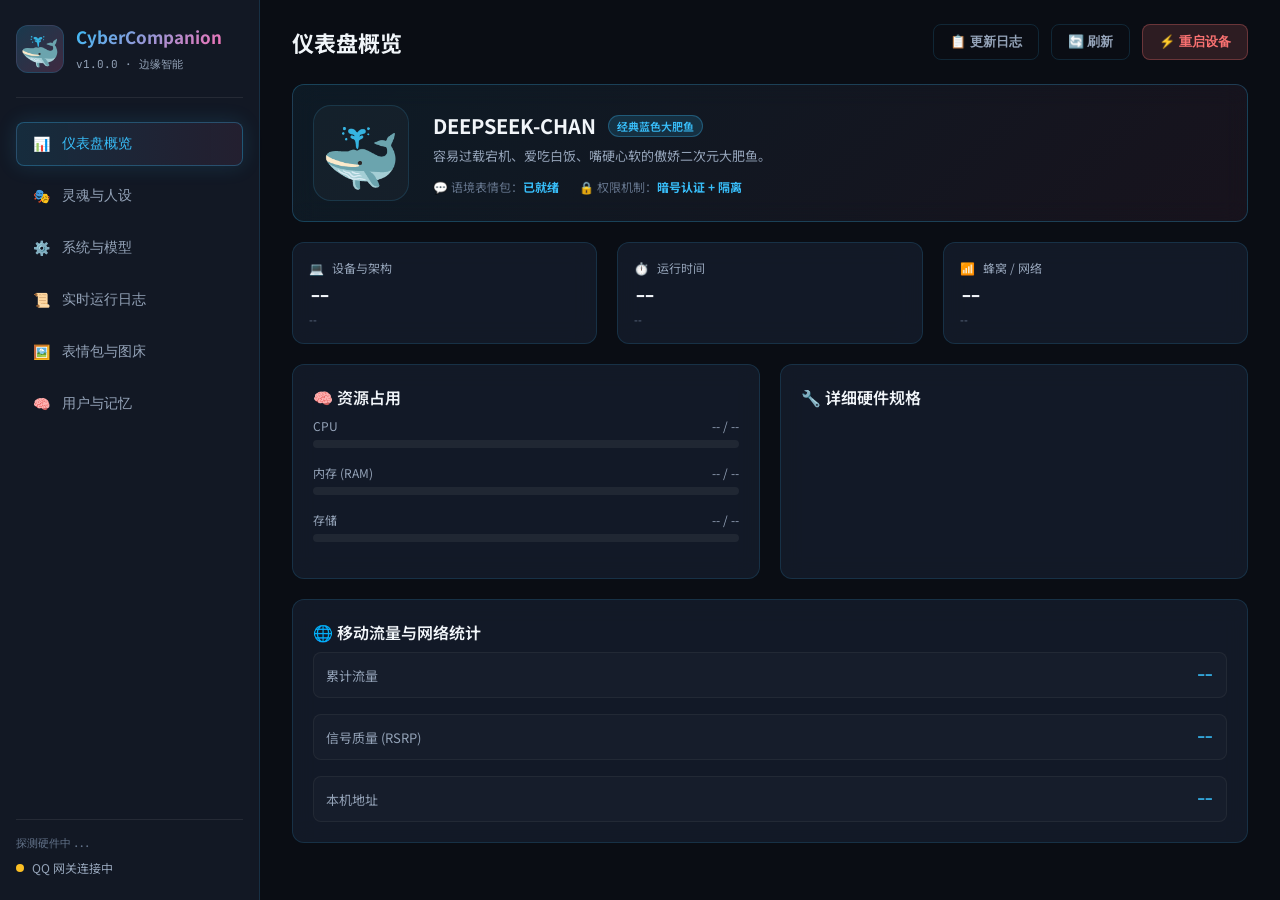
==== commit 48e7565a: "feat: 长期记忆 + SQLite 持久层 + 插件/Agent/MCP 分层 + 多模型路由 按优化建议书十七节，把 CyberCompanion 从「QQ 上的 AI 聊天机器人」重构为 「Q" ====
--- a/internal/web/static/index.html
+++ b/internal/web/static/index.html
@@ -36,6 +36,9 @@
         <button class="nav-btn" data-tab="stickers">
           <span class="icon">🖼️</span> 表情包与图床
         </button>
+        <button class="nav-btn" data-tab="admin">
+          <span class="icon">🧠</span> 用户与记忆
+        </button>
       </nav>
       <div class="sidebar-footer">
         <div class="device-badge" id="sidebar-device">探测硬件中...</div>
@@ -449,6 +452,112 @@
           </div>
         </div>
       </section>
+
+      <!-- TAB 6: ADMIN — 用户 / 记忆 / 用量 / 能力 / 主动消息 / 调试 -->
+      <section class="tab-pane" id="tab-admin">
+        <div class="card">
+          <div class="card-header-row">
+            <h3>数据概览</h3>
+            <button class="btn btn-sm btn-outline" id="admin-btn-refresh">🔄 刷新</button>
+          </div>
+          <div class="admin-stats" id="admin-stats">
+            <div class="admin-stat"><span class="admin-stat-value" id="stat-users">-</span><span class="admin-stat-label">用户</span></div>
+            <div class="admin-stat"><span class="admin-stat-value" id="stat-memories">-</span><span class="admin-stat-label">长期记忆</span></div>
+            <div class="admin-stat"><span class="admin-stat-value" id="stat-messages">-</span><span class="admin-stat-label">消息流水</span></div>
+            <div class="admin-stat"><span class="admin-stat-value" id="stat-sessions">-</span><span class="admin-stat-label">会话</span></div>
+            <div class="admin-stat"><span class="admin-stat-value" id="stat-calls">-</span><span class="admin-stat-label">模型调用</span></div>
+            <div class="admin-stat"><span class="admin-stat-value" id="stat-tokens">-</span><span class="admin-stat-label">累计 Token</span></div>
+          </div>
+        </div>
+
+        <div class="card">
+          <h3>模型用量</h3>
+          <p class="hint">统计口径含失败调用 —— 只算成功的话，平均响应时间会比实际体验好看得多。</p>
+          <table class="data-table" id="admin-usage-table">
+            <thead><tr><th>模型</th><th>调用</th><th>失败</th><th>输入 Token</th><th>输出 Token</th><th>平均耗时</th></tr></thead>
+            <tbody><tr><td colspan="6" class="empty-hint">暂无数据</td></tr></tbody>
+          </table>
+        </div>
+
+        <div class="card">
+          <h3>用户与权限</h3>
+          <p class="hint">四级权限：主人（可执行命令）&gt; 管理员（可管理配置）&gt; 可信用户（只读查询）&gt; 访客（仅闲聊）。</p>
+          <table class="data-table" id="admin-users-table">
+            <thead><tr><th>OpenID</th><th>昵称</th><th>权限</th><th>消息数</th><th>最近活跃</th><th>调整</th></tr></thead>
+            <tbody><tr><td colspan="6" class="empty-hint">加载中…</td></tr></tbody>
+          </table>
+        </div>
+
+        <div class="card">
+          <div class="card-header-row">
+            <h3>长期记忆</h3>
+            <div class="admin-inline-form">
+              <select id="memory-scope">
+                <option value="private">私聊</option>
+                <option value="group">群聊</option>
+              </select>
+              <input type="text" id="memory-owner" placeholder="归属者 OpenID / 群 OpenID">
+              <input type="text" id="memory-query" placeholder="关键词检索">
+              <button class="btn btn-sm btn-outline" id="memory-btn-load">查询</button>
+            </div>
+          </div>
+          <p class="hint">记忆按「分域 + 归属者」完全隔离：私聊记忆不会出现在群里，A 群的内容也不会漏到 B 群。</p>
+          <table class="data-table" id="admin-memory-table">
+            <thead><tr><th>内容</th><th>类别</th><th>重要度</th><th>来源</th><th>创建时间</th><th>操作</th></tr></thead>
+            <tbody><tr><td colspan="6" class="empty-hint">请先选择归属者后查询</td></tr></tbody>
+          </table>
+          <div class="admin-inline-form admin-manual-add">
+            <input type="text" id="memory-new-content" placeholder="手动添加一条记忆（以「用户」开头更自然）">
+            <select id="memory-new-category">
+              <option value="fact">事实</option>
+              <option value="preference">偏好</option>
+              <option value="relation">关系</option>
+              <option value="skill">技能</option>
+              <option value="instruction">长期要求</option>
+              <option value="event">经历</option>
+            </select>
+            <button class="btn btn-sm" id="memory-btn-add">添加</button>
+          </div>
+        </div>
+
+        <div class="card">
+          <h3>能力插件</h3>
+          <p class="hint">停用的插件不会出现在模型的能力清单里 —— 它不会被调用，也不会被「假装调用」后道歉。</p>
+          <div id="admin-plugins" class="admin-plugin-list">
+            <div class="empty-hint">加载中…</div>
+          </div>
+        </div>
+
+        <div class="card">
+          <h3>主动消息任务</h3>
+          <p class="hint">时间表达式：<code>daily 08:00</code> 每天八点、<code>hourly</code> 每小时、<code>every 30m</code> 每三十分钟、留空为一次性提醒。免打扰时段内不会推送。</p>
+          <div class="admin-inline-form admin-schedule-form">
+            <input type="text" id="sched-name" placeholder="任务名称">
+            <select id="sched-kind">
+              <option value="remind">固定文本</option>
+              <option value="prompt">模型生成</option>
+              <option value="plugin">调用能力</option>
+            </select>
+            <input type="text" id="sched-owner" placeholder="推送目标 OpenID">
+            <input type="text" id="sched-cron" placeholder="时间表达式，如 daily 08:00">
+            <input type="text" id="sched-text" placeholder="内容 / 生成提示 / 能力名">
+            <button class="btn btn-sm" id="sched-btn-add">新建</button>
+          </div>
+          <table class="data-table" id="admin-schedules-table">
+            <thead><tr><th>名称</th><th>类型</th><th>周期</th><th>下次执行</th><th>已执行</th><th>状态</th><th>操作</th></tr></thead>
+            <tbody><tr><td colspan="7" class="empty-hint">暂无任务</td></tr></tbody>
+          </table>
+        </div>
+
+        <div class="card">
+          <div class="card-header-row">
+            <h3>调试信息</h3>
+            <button class="btn btn-sm btn-outline" id="admin-btn-debug">显示 / 隐藏</button>
+          </div>
+          <p class="hint">排障用：这里能看到模型路由实际指向哪个端点、熔断器是否在冷却、以及各表的行数。</p>
+          <pre class="admin-debug" id="admin-debug" hidden></pre>
+        </div>
+      </section>
     </main>
   </div>
 
--- a/internal/web/static/style.css
+++ b/internal/web/static/style.css
@@ -905,3 +905,241 @@
   font-size: 12px;
   color: var(--text-dim, #9aa3b2);
 }
+
+/* ─────────────────────────────────────────────────────────────
+   用户与记忆面板（数据概览 / 记忆 / 能力 / 主动消息 / 调试）
+
+   复用既有的卡片、表格与按钮基类，这里只补这个页签特有的排版。
+   ───────────────────────────────────────────────────────────── */
+
+.card-header-row {
+  display: flex;
+  align-items: center;
+  justify-content: space-between;
+  gap: 12px;
+  margin-bottom: 12px;
+  flex-wrap: wrap;
+}
+
+.hint {
+  color: var(--text-muted);
+  font-size: 0.82rem;
+  line-height: 1.6;
+  margin: -6px 0 14px;
+}
+
+.hint code {
+  background: rgba(56, 189, 248, 0.1);
+  color: var(--accent-cyan);
+  padding: 1px 6px;
+  border-radius: 4px;
+  font-size: 0.78rem;
+}
+
+.empty-hint {
+  color: var(--text-sub);
+  text-align: center;
+  padding: 18px 0;
+  font-size: 0.85rem;
+}
+
+.mono {
+  font-family: 'JetBrains Mono', ui-monospace, monospace;
+  font-size: 0.78rem;
+  color: var(--text-muted);
+}
+
+.mono-sm {
+  font-family: 'JetBrains Mono', ui-monospace, monospace;
+  font-size: 0.74rem;
+  color: var(--text-sub);
+  white-space: nowrap;
+}
+
+/* 数据概览：自适应网格，窄屏自动折行 */
+.admin-stats {
+  display: grid;
+  grid-template-columns: repeat(auto-fit, minmax(110px, 1fr));
+  gap: 12px;
+}
+
+.admin-stat {
+  background: var(--bg-secondary);
+  border: 1px solid var(--border-color);
+  border-radius: var(--radius-md);
+  padding: 14px 12px;
+  text-align: center;
+  transition: border-color 0.2s, transform 0.2s;
+}
+
+.admin-stat:hover {
+  border-color: var(--accent-cyan);
+  transform: translateY(-2px);
+}
+
+.admin-stat-value {
+  display: block;
+  font-size: 1.5rem;
+  font-weight: 700;
+  color: var(--accent-cyan);
+  font-variant-numeric: tabular-nums;
+}
+
+.admin-stat-label {
+  display: block;
+  margin-top: 4px;
+  font-size: 0.75rem;
+  color: var(--text-muted);
+}
+
+/* 行内表单：记忆与调度用 */
+.admin-inline-form {
+  display: flex;
+  flex-wrap: wrap;
+  gap: 8px;
+  align-items: center;
+}
+
+.admin-inline-form input,
+.admin-inline-form select {
+  background: var(--bg-secondary);
+  border: 1px solid var(--border-color);
+  border-radius: var(--radius-sm);
+  color: var(--text-main);
+  padding: 7px 10px;
+  font-size: 0.82rem;
+  font-family: inherit;
+  min-width: 120px;
+  flex: 1 1 140px;
+}
+
+.admin-inline-form input:focus,
+.admin-inline-form select:focus {
+  outline: none;
+  border-color: var(--border-focus);
+}
+
+.admin-manual-add {
+  margin-top: 14px;
+  padding-top: 14px;
+  border-top: 1px dashed var(--border-color);
+}
+
+.admin-schedule-form input {
+  flex: 1 1 160px;
+}
+
+.admin-actions {
+  display: flex;
+  gap: 6px;
+  white-space: nowrap;
+}
+
+.role-select {
+  background: var(--bg-secondary);
+  border: 1px solid var(--border-color);
+  border-radius: var(--radius-sm);
+  color: var(--text-main);
+  padding: 4px 8px;
+  font-size: 0.78rem;
+  font-family: inherit;
+}
+
+/* 权限档位徽章：颜色区分高低，一眼能看出谁有特权 */
+.badge-role-owner   { background: rgba(248, 113, 113, 0.16); color: var(--accent-red); }
+.badge-role-admin   { background: rgba(251, 191, 36, 0.16);  color: var(--accent-amber); }
+.badge-role-trusted { background: rgba(56, 189, 248, 0.16);  color: var(--accent-cyan); }
+.badge-role-guest   { background: rgba(100, 116, 139, 0.2);  color: var(--text-sub); }
+.badge-ok           { background: rgba(52, 211, 153, 0.16);  color: var(--accent-green); }
+.badge-warn         { background: rgba(248, 113, 113, 0.16); color: var(--accent-red); }
+
+/* 插件行 */
+.admin-plugin-list {
+  display: flex;
+  flex-direction: column;
+  gap: 10px;
+}
+
+.admin-plugin-row {
+  display: flex;
+  align-items: center;
+  justify-content: space-between;
+  gap: 14px;
+  padding: 12px 14px;
+  background: var(--bg-secondary);
+  border: 1px solid var(--border-color);
+  border-radius: var(--radius-md);
+}
+
+.admin-plugin-info { min-width: 0; }
+
+.admin-plugin-name {
+  display: flex;
+  align-items: center;
+  gap: 8px;
+  font-weight: 600;
+  font-size: 0.9rem;
+}
+
+.admin-plugin-desc {
+  margin-top: 4px;
+  font-size: 0.78rem;
+  color: var(--text-muted);
+  line-height: 1.5;
+}
+
+/* 开关 */
+.switch {
+  position: relative;
+  display: inline-block;
+  width: 44px;
+  height: 24px;
+  flex-shrink: 0;
+}
+
+.switch input { opacity: 0; width: 0; height: 0; }
+
+.switch-slider {
+  position: absolute;
+  inset: 0;
+  background: rgba(100, 116, 139, 0.35);
+  border-radius: 24px;
+  cursor: pointer;
+  transition: background 0.25s;
+}
+
+.switch-slider::before {
+  content: '';
+  position: absolute;
+  height: 18px;
+  width: 18px;
+  left: 3px;
+  top: 3px;
+  background: var(--text-main);
+  border-radius: 50%;
+  transition: transform 0.25s;
+}
+
+.switch input:checked + .switch-slider { background: var(--accent-cyan); }
+.switch input:checked + .switch-slider::before { transform: translateX(20px); }
+
+/* 调试输出 */
+.admin-debug {
+  background: #0a0e16;
+  border: 1px solid var(--border-color);
+  border-radius: var(--radius-md);
+  padding: 14px;
+  font-family: 'JetBrains Mono', ui-monospace, monospace;
+  font-size: 0.76rem;
+  line-height: 1.7;
+  color: var(--text-muted);
+  overflow-x: auto;
+  white-space: pre-wrap;
+  word-break: break-all;
+}
+
+/* 窄屏：表格横向滚动而不是把列挤成一团 */
+@media (max-width: 768px) {
+  .admin-plugin-row { flex-direction: column; align-items: stretch; }
+  .data-table { display: block; overflow-x: auto; white-space: nowrap; }
+}
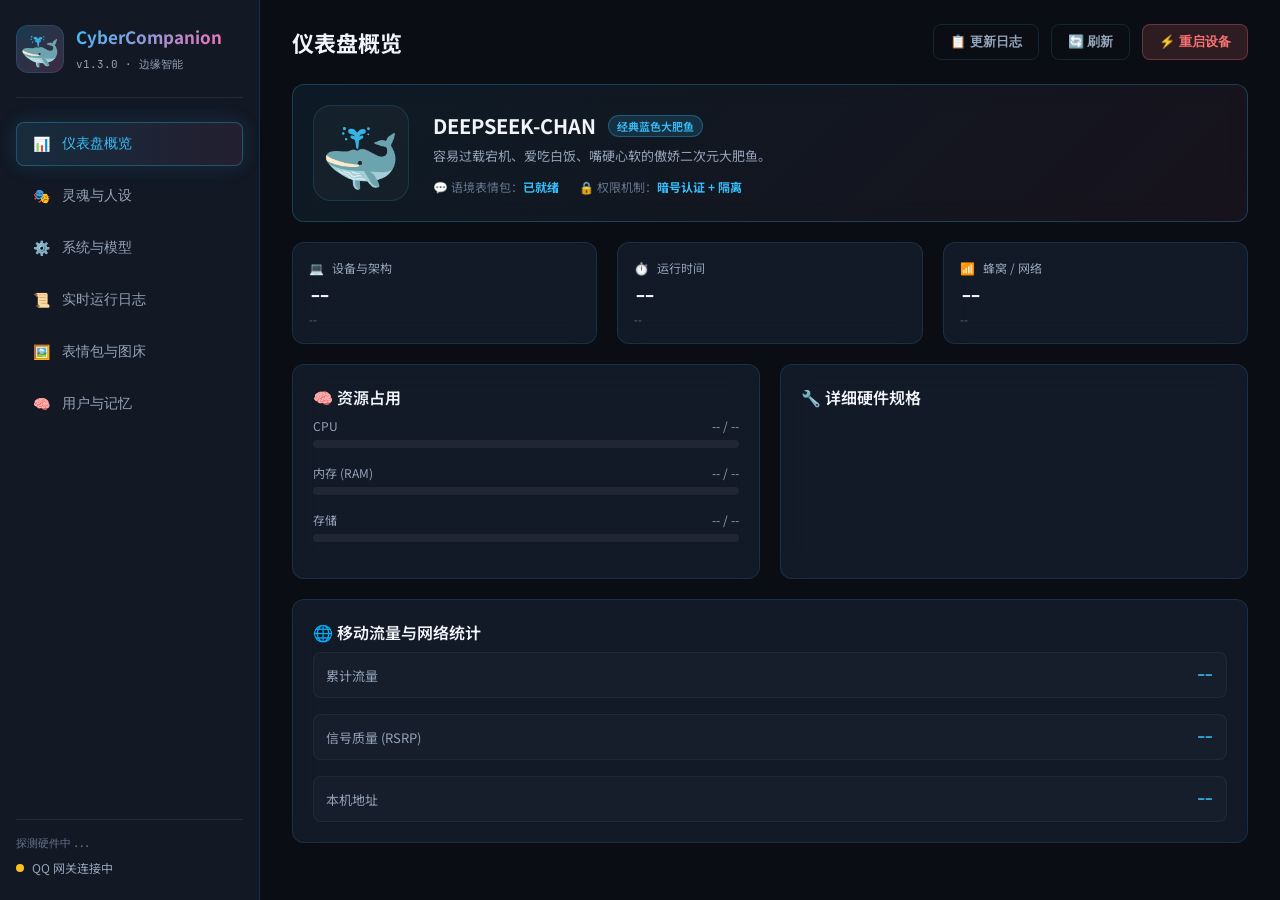
==== commit b66c03b5: "fix(web,hal): bump index version fallback to v1.3.0, add Android CA cert auto-discovery, add UFI-TOO" ====
--- a/internal/web/static/index.html
+++ b/internal/web/static/index.html
@@ -17,7 +17,7 @@
         <div class="brand-avatar">🐳</div>
         <div class="brand-text">
           <h1>CyberCompanion</h1>
-          <span class="badge-tag" id="sidebar-version">v1.0.0 · 边缘智能</span>
+          <span class="badge-tag" id="sidebar-version">v1.3.0 · 边缘智能</span>
         </div>
       </div>
       <nav class="nav-links">
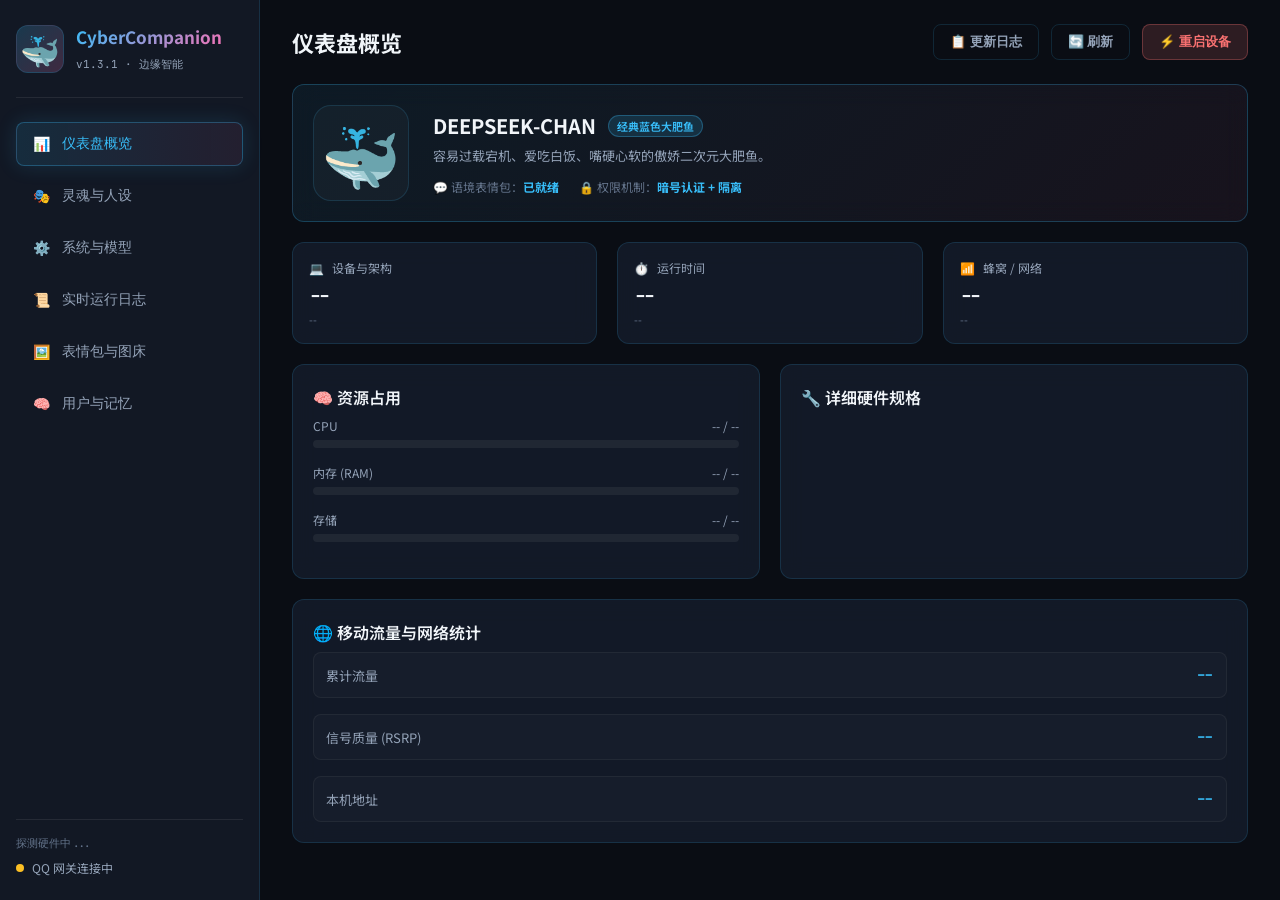
==== commit 44d5f2f2: "chore(release): bump version to v1.3.1 and update changelog" ====
--- a/internal/web/static/index.html
+++ b/internal/web/static/index.html
@@ -17,7 +17,7 @@
         <div class="brand-avatar">🐳</div>
         <div class="brand-text">
           <h1>CyberCompanion</h1>
-          <span class="badge-tag" id="sidebar-version">v1.3.0 · 边缘智能</span>
+          <span class="badge-tag" id="sidebar-version">v1.3.1 · 边缘智能</span>
         </div>
       </div>
       <nav class="nav-links">
